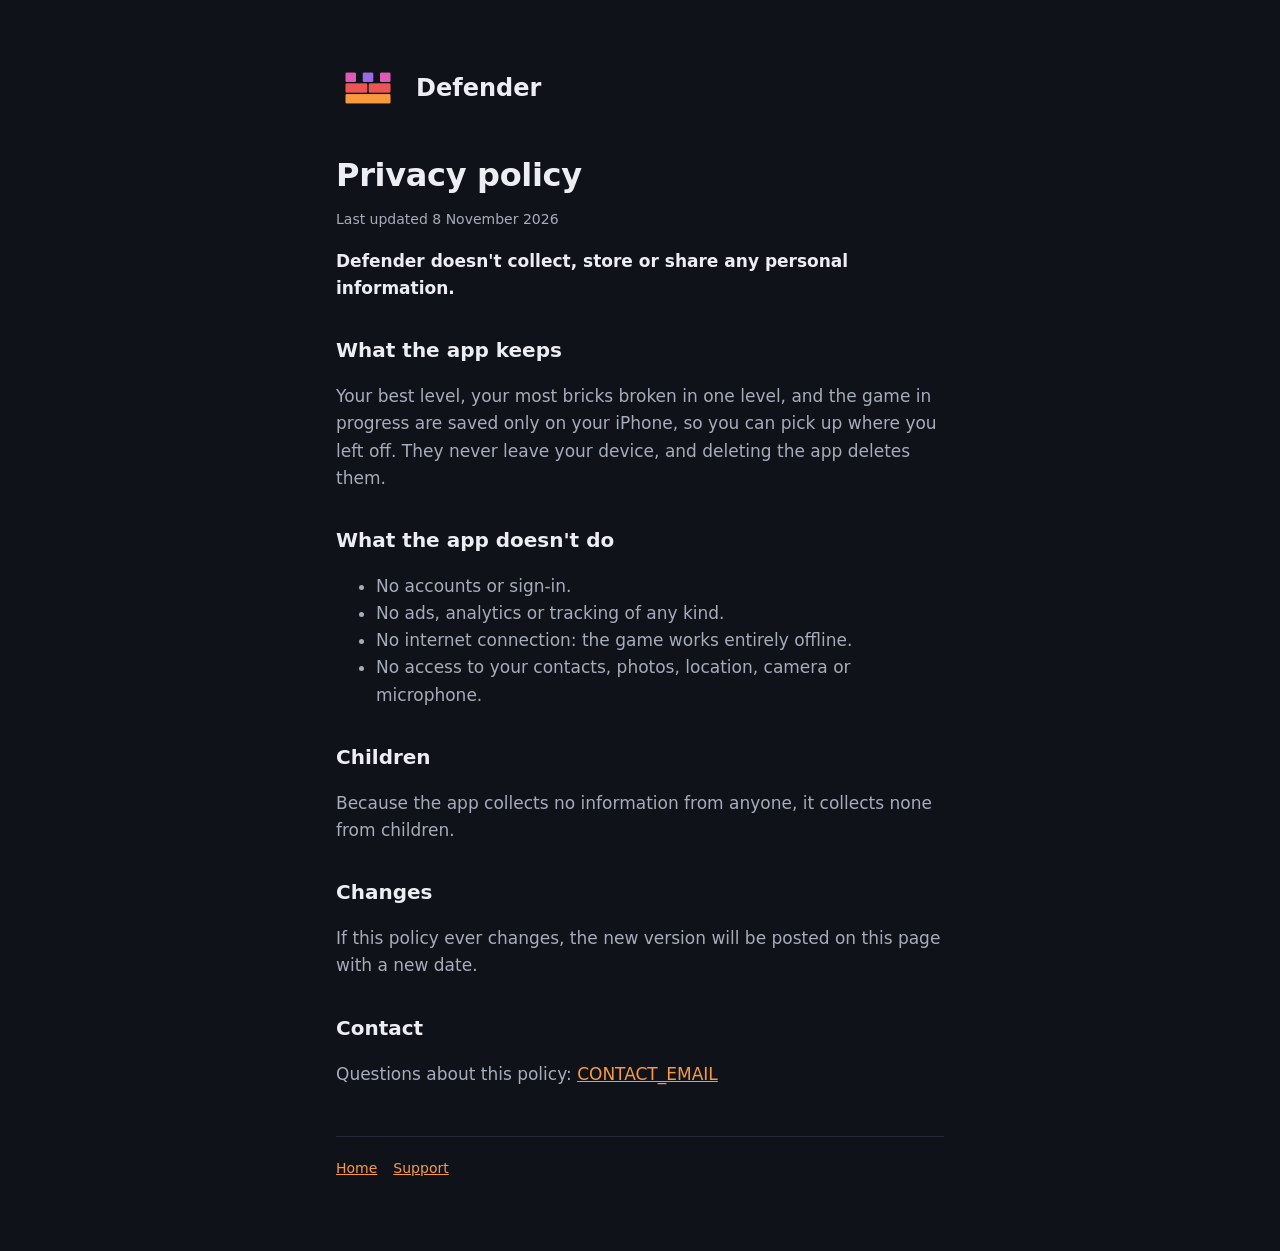
==== privacy/index.html @ c5f57e05 "Defender site: home, privacy policy and support pages Co-Authored-By: Claude Opus 5.5 <noreply@anthr" ====
<!doctype html>
<html lang="en">
<head>
<meta charset="utf-8">
<meta name="viewport" content="width=device-width, initial-scale=1">
<title>Defender privacy policy</title>
<link rel="icon" href="../icon.png">
<link rel="stylesheet" href="../style.css">
</head>
<body>
<main>
<header><img src="../icon.png" alt=""><a href="../">Defender</a></header>
<h1>Privacy policy</h1>
<p class="updated">Last updated 8 November 2026</p>
<p><strong>Defender doesn't collect, store or share any personal information.</strong></p>
<h2>What the app keeps</h2>
<p>Your best level, your most bricks broken in one level, and the game in progress are saved only on your iPhone, so you can pick up where you left off. They never leave your device, and deleting the app deletes them.</p>
<h2>What the app doesn't do</h2>
<ul>
<li>No accounts or sign-in.</li>
<li>No ads, analytics or tracking of any kind.</li>
<li>No internet connection: the game works entirely offline.</li>
<li>No access to your contacts, photos, location, camera or microphone.</li>
</ul>
<h2>Children</h2>
<p>Because the app collects no information from anyone, it collects none from children.</p>
<h2>Changes</h2>
<p>If this policy ever changes, the new version will be posted on this page with a new date.</p>
<h2>Contact</h2>
<p>Questions about this policy: <a href="mailto:CONTACT_EMAIL">CONTACT_EMAIL</a></p>
<footer><a href="../">Home</a><a href="../support/">Support</a></footer>
</main>
</body>
</html>
---- style.css ----
:root {
  --bg: #10121a;
  --card: #181b25;
  --text: #eceef3;
  --muted: #a7acbb;
  --link: #f99a40;
  --line: #262a37;
}
* { box-sizing: border-box; }
body {
  margin: 0;
  background: var(--bg);
  color: var(--text);
  font: 17px/1.6 -apple-system, BlinkMacSystemFont, "Segoe UI", system-ui, sans-serif;
}
main { max-width: 640px; margin: 0 auto; padding: 56px 16px 72px; }
header { display: flex; align-items: center; gap: 16px; margin-bottom: 36px; }
header img { width: 64px; height: 64px; border-radius: 14px; }
header a { color: var(--text); text-decoration: none; font-size: 24px; font-weight: 700; }
h1 { font-size: 32px; line-height: 1.2; margin: 0 0 8px; letter-spacing: -0.01em; }
h2 { font-size: 20px; margin: 32px 0 8px; }
p, li { color: var(--muted); }
strong { color: var(--text); }
a { color: var(--link); }
.updated { font-size: 14px; }
.bricks { display: flex; gap: 6px; margin: 28px 0; }
.bricks span { height: 10px; flex: 1; border-radius: 3px; }
footer { margin-top: 48px; padding-top: 20px; border-top: 1px solid var(--line); font-size: 14px; color: var(--muted); }
footer a { margin-right: 16px; }
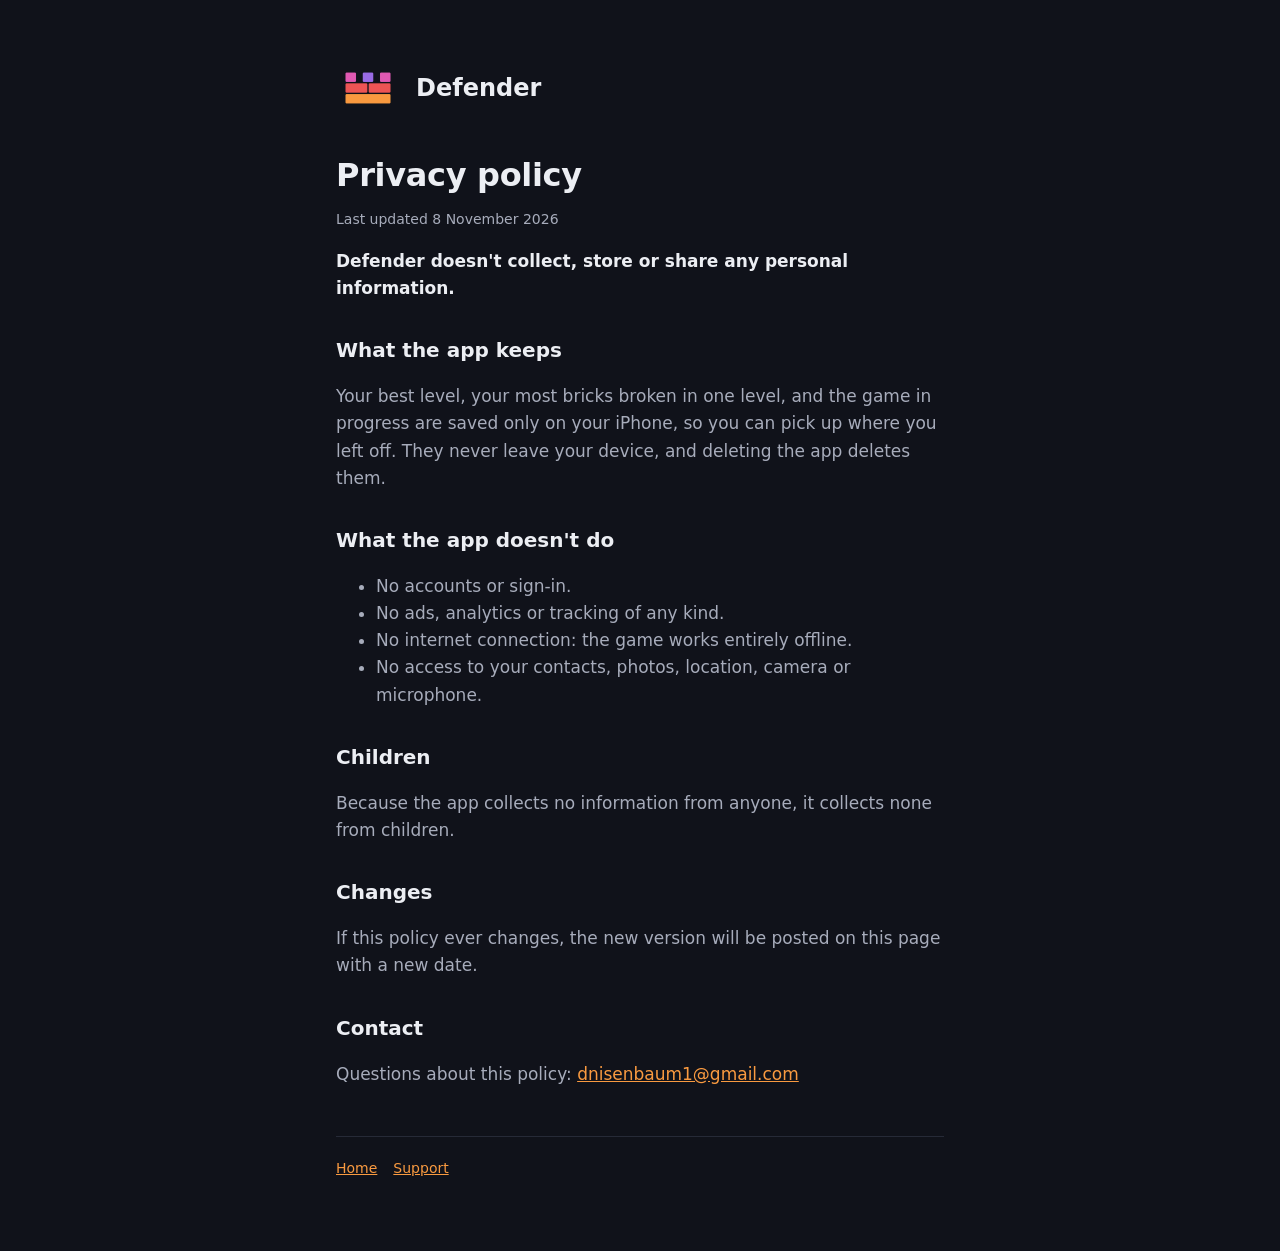
==== commit 5a1deb03: "Contact email Co-Authored-By: Claude Opus 5.5 <noreply@anthropic.com>" ====
--- a/privacy/index.html
+++ b/privacy/index.html
@@ -27,7 +27,7 @@
 <h2>Changes</h2>
 <p>If this policy ever changes, the new version will be posted on this page with a new date.</p>
 <h2>Contact</h2>
-<p>Questions about this policy: <a href="mailto:CONTACT_EMAIL">CONTACT_EMAIL</a></p>
+<p>Questions about this policy: <a href="mailto:dnisenbaum1@gmail.com">dnisenbaum1@gmail.com</a></p>
 <footer><a href="../">Home</a><a href="../support/">Support</a></footer>
 </main>
 </body>
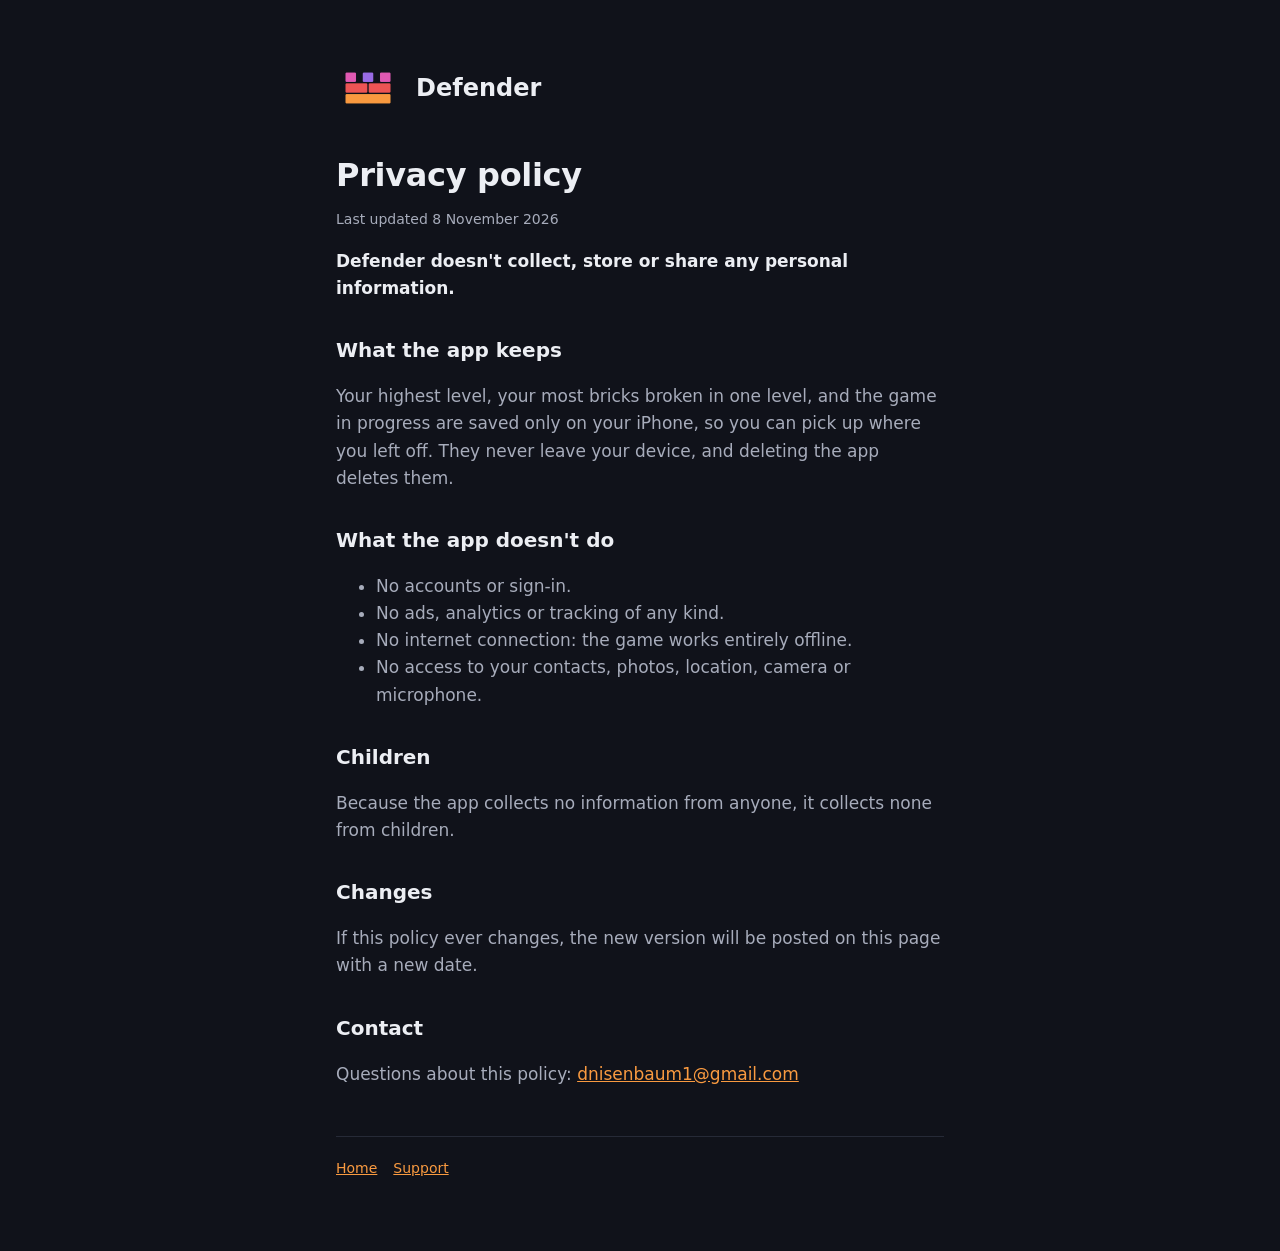
==== commit ddbe981d: "Privacy page: "highest level" wording Co-Authored-By: Claude Opus 5.5 <noreply@anthropic.com>" ====
--- a/privacy/index.html
+++ b/privacy/index.html
@@ -14,7 +14,7 @@
 <p class="updated">Last updated 8 November 2026</p>
 <p><strong>Defender doesn't collect, store or share any personal information.</strong></p>
 <h2>What the app keeps</h2>
-<p>Your best level, your most bricks broken in one level, and the game in progress are saved only on your iPhone, so you can pick up where you left off. They never leave your device, and deleting the app deletes them.</p>
+<p>Your highest level, your most bricks broken in one level, and the game in progress are saved only on your iPhone, so you can pick up where you left off. They never leave your device, and deleting the app deletes them.</p>
 <h2>What the app doesn't do</h2>
 <ul>
 <li>No accounts or sign-in.</li>
